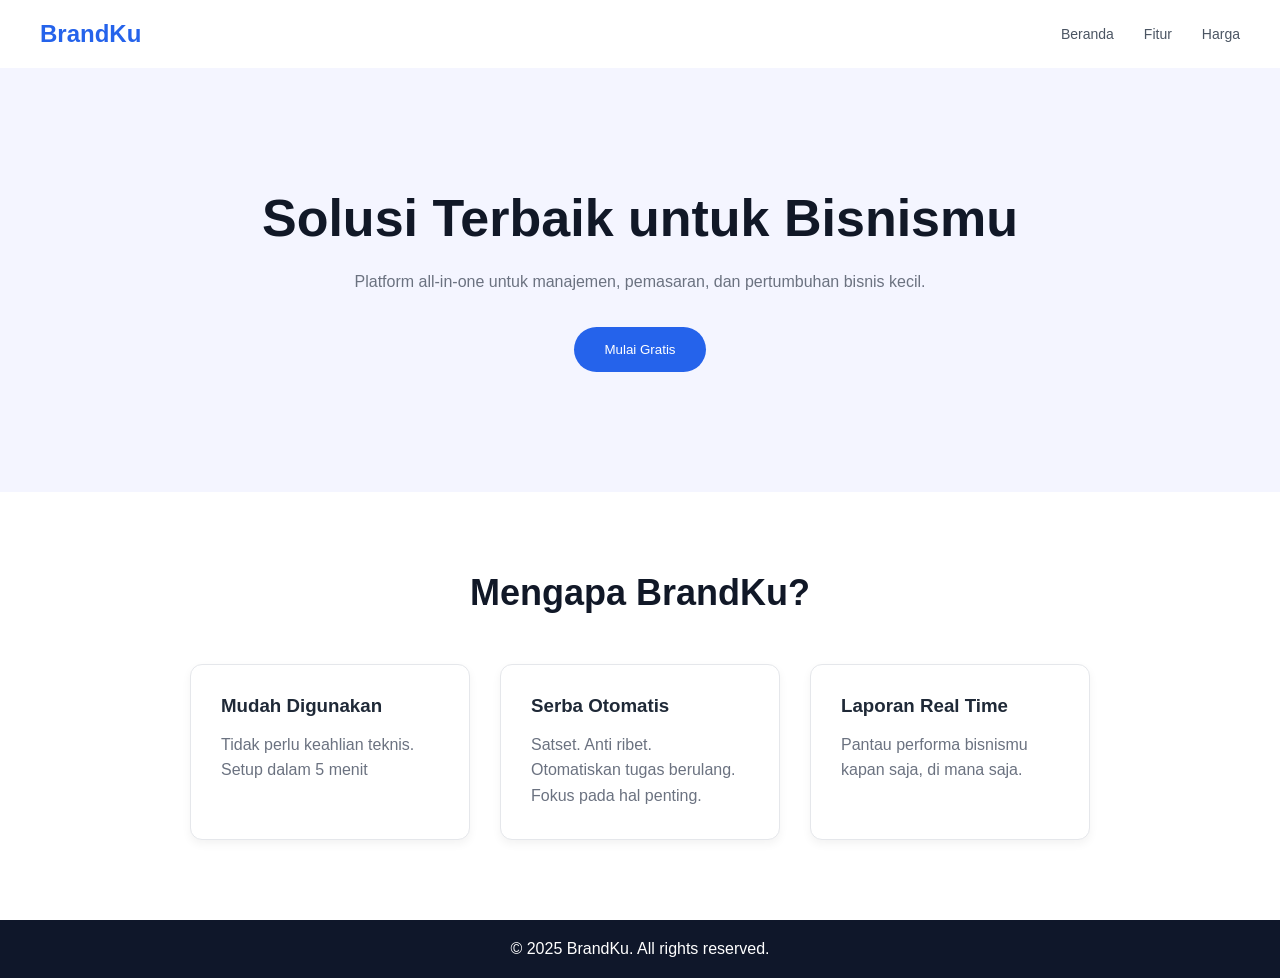
==== index.html @ a2db5cbe "styling feature-container h3, feature-container p, footer" ====
<!DOCTYPE html>
<html lang="en">
<head>
    <meta charset="UTF-8">
    <meta name="viewport" content="width=device-width, initial-scale=1.0">
    <title>Brandku - Landing Page</title>
    <link rel="stylesheet" href="style1.css" />

</head>
<body>
    <header class="navbar">
        <h1 class="logo">BrandKu</h1>
        <nav class="menu">
            <a href="/beranda.html">Beranda</a>
            <a href="/fitur.html">Fitur</a>
            <a href="/harga.html">Harga</a>
        </nav>
    </header>
    <main>
        <section class="hero">
            <h1>Solusi Terbaik untuk Bisnismu</h1>
            <p
            class="detail-info"
            >
            Platform all-in-one untuk manajemen, pemasaran, dan pertumbuhan bisnis kecil.
        </p>
            <button>Mulai Gratis</button>
            <br>
        </section>

        <section class="features">
            <h2>Mengapa BrandKu?</h2>
            <div class="feature-container">
                <article>
                    <h3>Mudah Digunakan</h3>
                    <p>Tidak perlu keahlian teknis. Setup dalam 5 menit</p>
                </article>
                <article>
                    <h3>Serba Otomatis</h3>
                    <p>Satset. Anti ribet.</p>
                    <p>Otomatiskan tugas berulang. Fokus pada hal penting.</p>
                </article>
                <article>
                    <h3>Laporan Real Time</h3>
                    <p>Pantau performa bisnismu kapan saja, di mana saja.</p>
                </article>
            </div>
        </section>
        </main>
        <footer>
            <p>&copy; 2025 BrandKu. All rights reserved.</p>
        </footer>
</body>
</html>
---- style1.css ----
* {
    margin: 0;
    padding: 0;
    box-sizing: border-box;
}

body {
    font-family: Arial, Arial, Helvetica, sans-serif;
    color: #1f2937;
    background-color: white;
}

.navbar{
    display: flex;
    justify-content: space-between;
    align-items: center;

    padding: 20px 40px;
    background-color: white;
}

.logo {
    margin: 0;
    font-size: 24px;
    color: #2563eb;
    font-weight: bold;
}

.menu {
    display: flex;
    gap: 30px;
}   

.menu a {
    text-decoration: none;
    color: #4b5563;
    font-size: 14px;
}

.menu a:hover {
    color: #2563eb;
    font-weight: bold;
}

.hero {
    background-color: #f4f5ff;
    padding: 120px 20px;
    text-align: center;
}

.hero h1 {
    font-size: 52px;
    font-weight: 700;
    margin-bottom: 20px;
    color: #111827;
}

.detail-info {
    max-width: 600px;
    margin: 0 auto 30px;
    color: #6b7280;
    line-height: 1.8;
}

.hero button {
    padding: 15px 30px;
    color: white;
    background-color: #2563eb;
    border: none;
    border-radius: 999px;
    cursor: pointer;
}

hero button:hover {
    background-color: #1d4ed8;
}

.features {
    padding: 80px 50px;
}

.features h2 {
    text-align: center;
    font-size: 36px;
    margin-bottom: 50px;
    color: #111827;
}

.feature-container {
    display: flex;
    gap: 30px;
    justify-content: center;
    flex-wrap: wrap;
}   

.feature-container article {
    width: 280px;
    padding: 30px;
    background-color: white;
    border: 1px solid #e5e7eb;
    border-radius: 12px;
    box-shadow: 0 4px 10px rgba(0,0,0,0.05);
}

.feature-container h3 {
    margin-bottom: 15px;
}

.feature-container p {
    color: #6b7280;
    line-height: 1.6;
}

footer {
    background-color: #0f172a;
    color: white;
    text-align: center;
    padding: 20px;
}
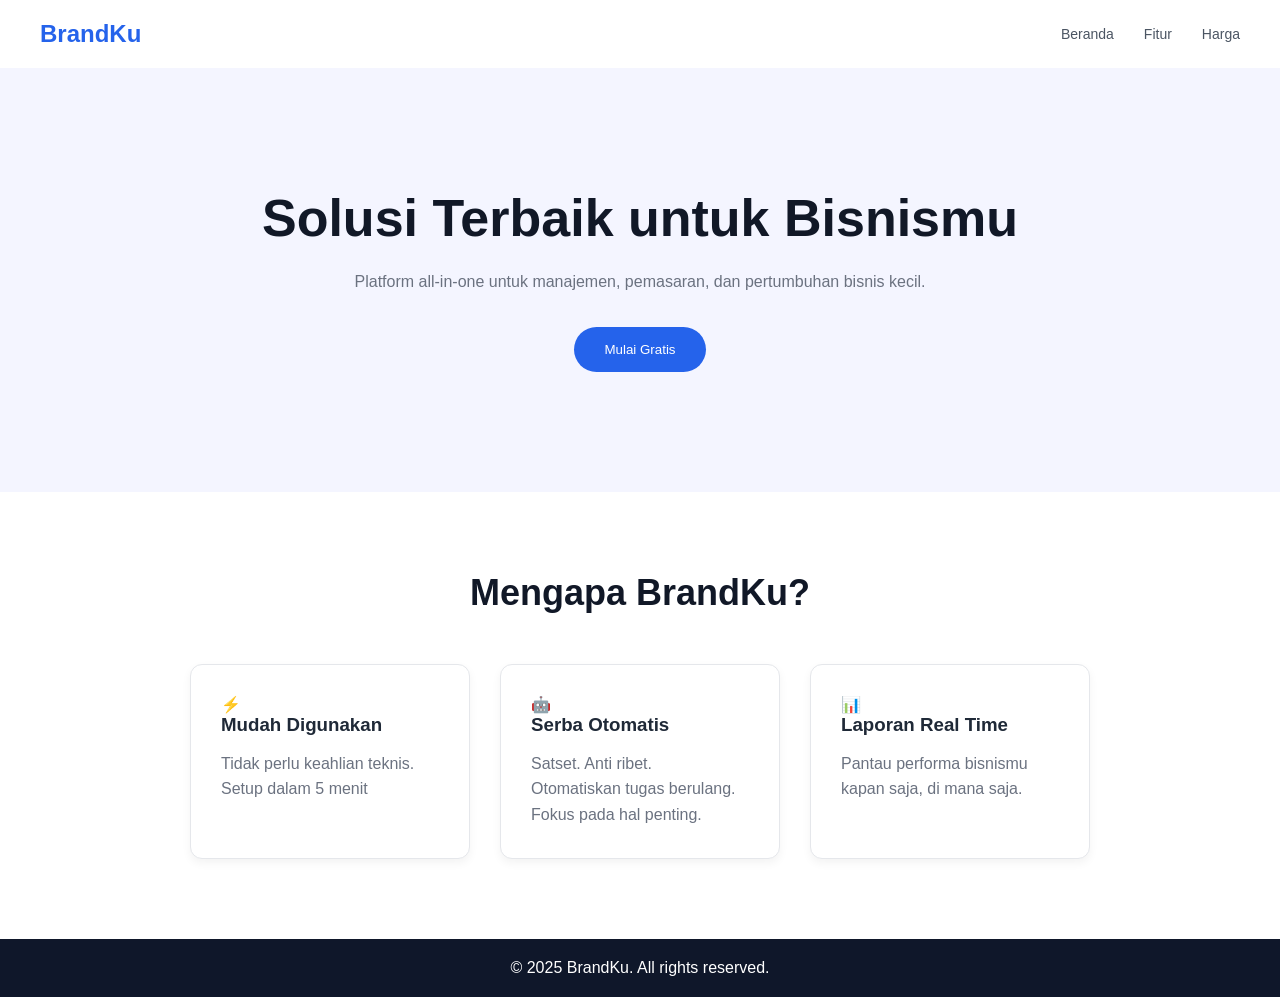
==== commit 0ff1f49f: "menambahkan icon di feature container article" ====
--- a/index.html
+++ b/index.html
@@ -32,15 +32,18 @@
             <h2>Mengapa BrandKu?</h2>
             <div class="feature-container">
                 <article>
+                    <span class="icon">⚡</span>
                     <h3>Mudah Digunakan</h3>
                     <p>Tidak perlu keahlian teknis. Setup dalam 5 menit</p>
                 </article>
                 <article>
+                    <span class="icon">🤖</span>
                     <h3>Serba Otomatis</h3>
                     <p>Satset. Anti ribet.</p>
                     <p>Otomatiskan tugas berulang. Fokus pada hal penting.</p>
                 </article>
                 <article>
+                    <span class="icon">📊</span>
                     <h3>Laporan Real Time</h3>
                     <p>Pantau performa bisnismu kapan saja, di mana saja.</p>
                 </article>
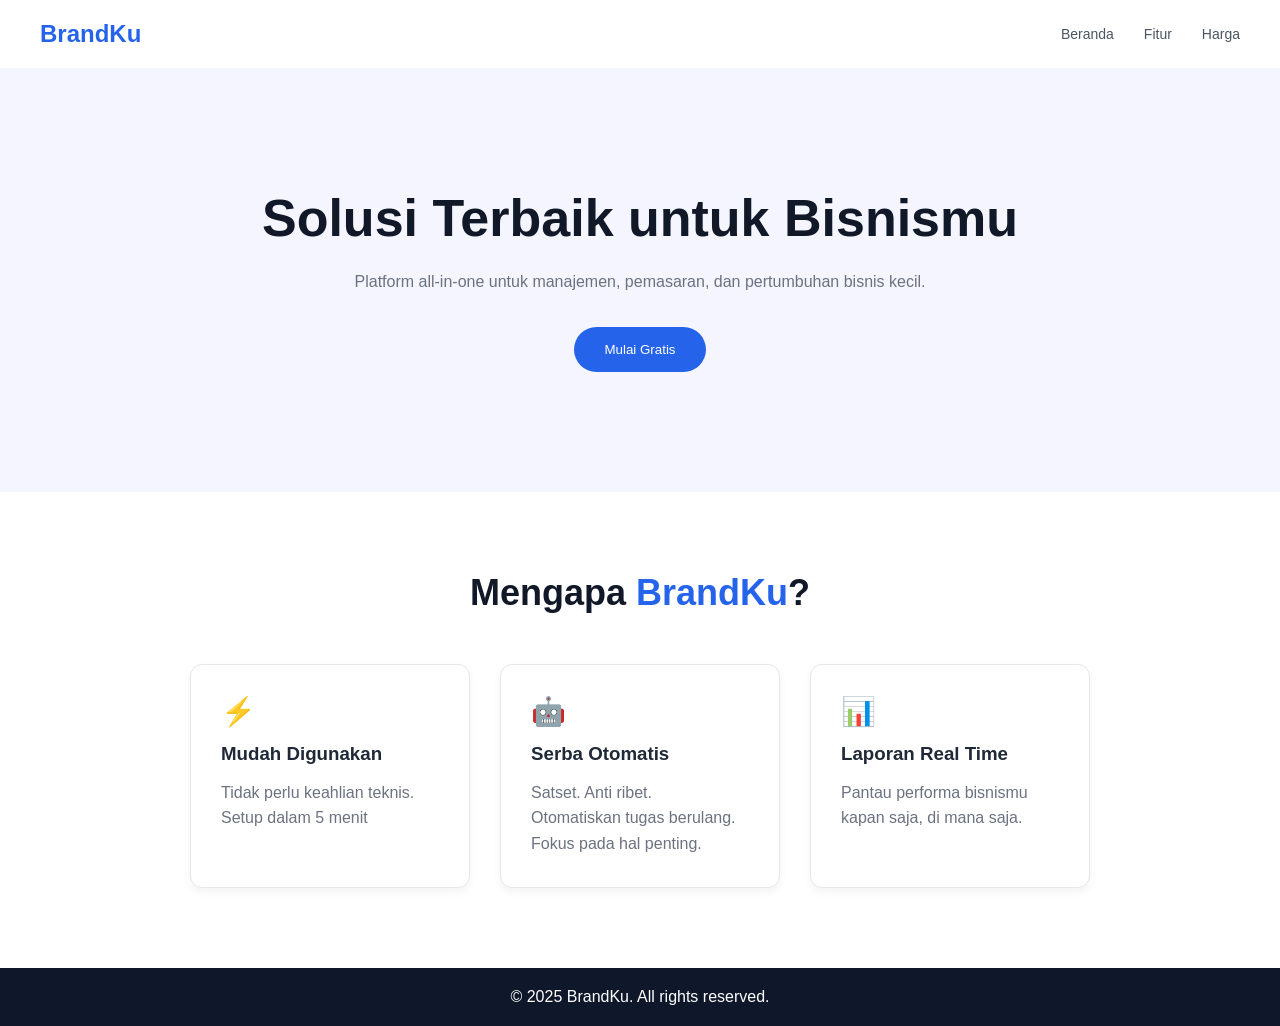
==== commit ecc2ac44: "ubah BrandKu jadi biru" ====
--- a/index.html
+++ b/index.html
@@ -29,7 +29,7 @@
         </section>
 
         <section class="features">
-            <h2>Mengapa BrandKu?</h2>
+            <h2>Mengapa <span class="brand-name">BrandKu</span>?</h2>
             <div class="feature-container">
                 <article>
                     <span class="icon">⚡</span>
--- a/style1.css
+++ b/style1.css
@@ -79,6 +79,9 @@
     padding: 80px 50px;
 }
 
+.brand-name {
+    color: #2563eb;
+}
 .features h2 {
     text-align: center;
     font-size: 36px;
@@ -90,9 +93,13 @@
     display: flex;
     gap: 30px;
     justify-content: center;
-    flex-wrap: wrap;
 }   
 
+.icon {
+    display:block;
+    font-size: 28px;
+    margin-bottom: 15px;
+}
 .feature-container article {
     width: 280px;
     padding: 30px;
